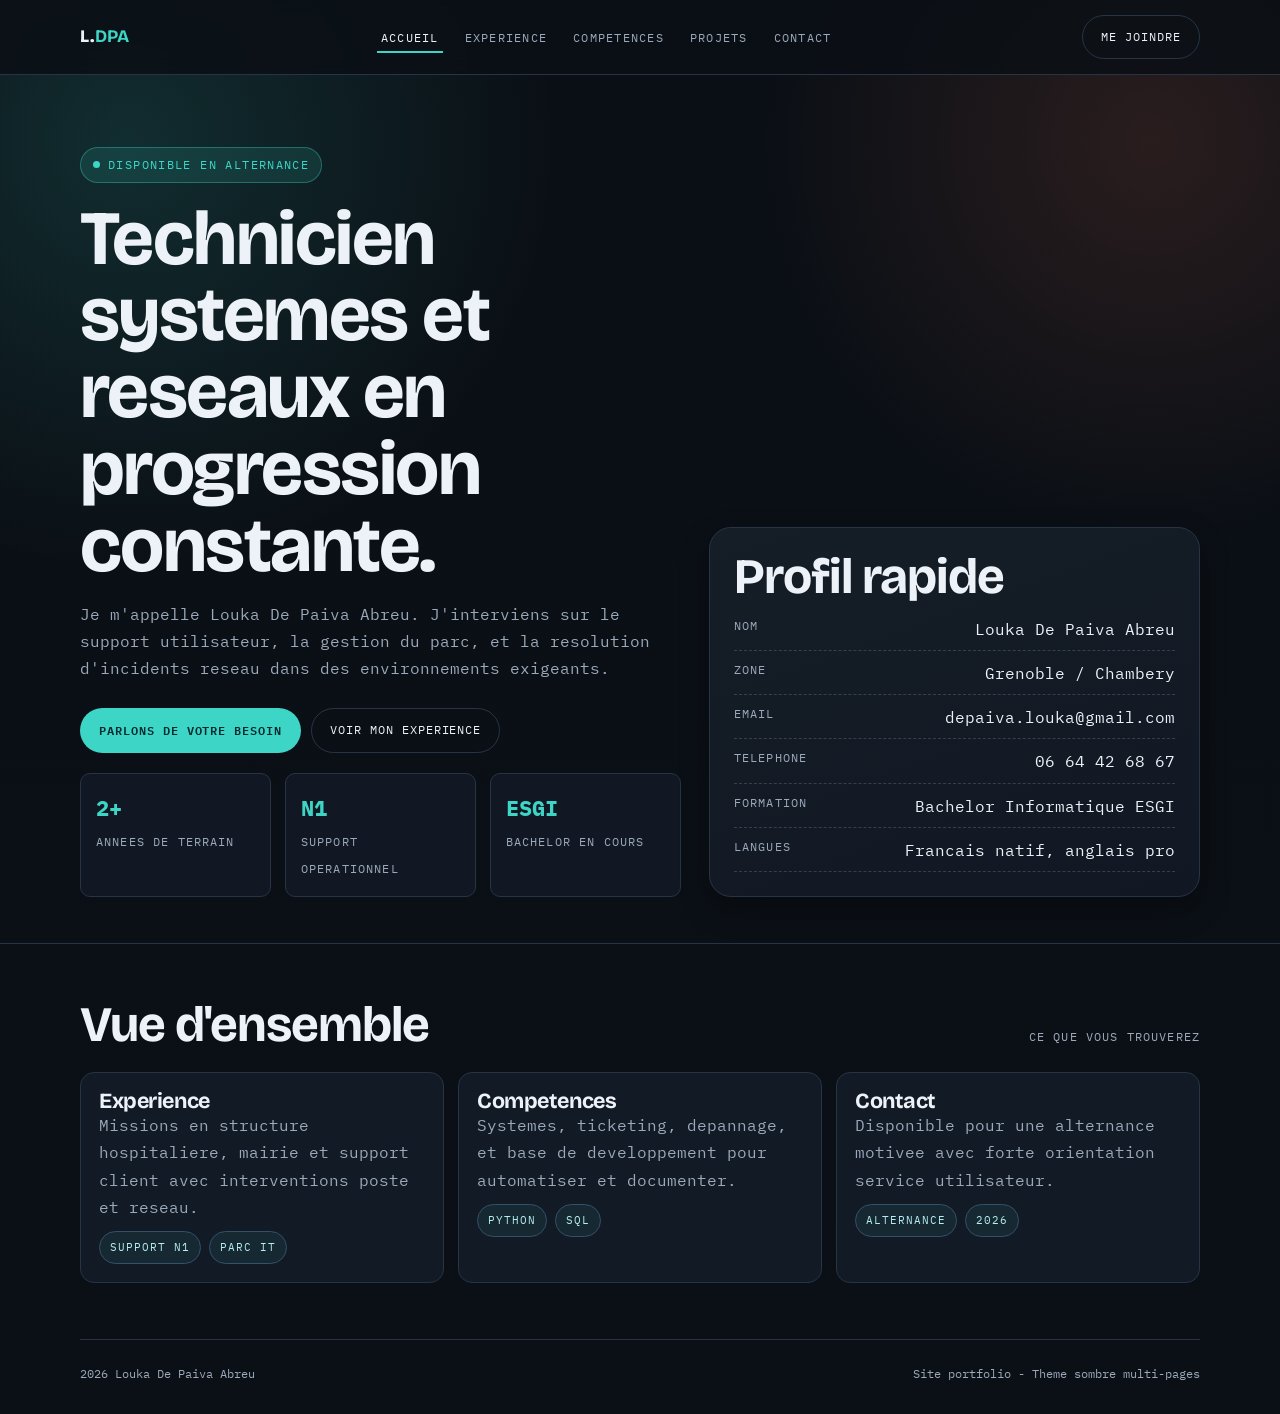
==== index.html @ 82ffcb5b "Add initial HTML structure and styles for portfolio website" ====
<!DOCTYPE html>
<html lang="fr">
<head>
  <meta charset="UTF-8" />
  <meta name="viewport" content="width=device-width, initial-scale=1.0" />
  <meta name="description" content="Accueil du portfolio de Louka De Paiva Abreu, technicien systemes et reseaux." />
  <title>Louka De Paiva Abreu | Accueil</title>
  <link rel="preconnect" href="https://fonts.googleapis.com" />
  <link rel="preconnect" href="https://fonts.gstatic.com" crossorigin />
  <link href="https://fonts.googleapis.com/css2?family=Bricolage+Grotesque:wght@500;700;800&family=IBM+Plex+Mono:wght@400;500&display=swap" rel="stylesheet" />
  <link rel="stylesheet" href="styles.css" />
</head>
<body>
  <div class="top-progress" id="topProgress" aria-hidden="true"></div>

  <nav class="nav">
    <div class="nav-inner">
      <a class="brand" href="index.html">L.<strong>DPA</strong></a>
      <ul class="links">
        <li><a class="active" href="index.html">Accueil</a></li>
        <li><a href="experience.html">Experience</a></li>
        <li><a href="competences.html">Competences</a></li>
        <li><a href="projets.html">Projets</a></li>
        <li><a href="contact.html">Contact</a></li>
      </ul>
      <a class="btn btn-secondary" href="contact.html">Me joindre</a>
    </div>
  </nav>

  <header class="hero">
    <div class="wrap hero-grid">
      <div class="reveal">
        <p class="kicker">Disponible en alternance</p>
        <h1>Technicien systemes et reseaux en progression constante.</h1>
        <p class="lead">Je m'appelle Louka De Paiva Abreu. J'interviens sur le support utilisateur, la gestion du parc, et la resolution d'incidents reseau dans des environnements exigeants.</p>
        <div class="hero-actions">
          <a class="btn btn-primary" href="contact.html">Parlons de votre besoin</a>
          <a class="btn btn-secondary" href="experience.html">Voir mon experience</a>
        </div>

        <div class="quick-grid">
          <article class="metric">
            <strong>2+</strong>
            <span>Annees de terrain</span>
          </article>
          <article class="metric">
            <strong>N1</strong>
            <span>Support operationnel</span>
          </article>
          <article class="metric">
            <strong>ESGI</strong>
            <span>Bachelor en cours</span>
          </article>
        </div>
      </div>

      <aside class="panel reveal">
        <h2>Profil rapide</h2>
        <ul class="info-list">
          <li><span>Nom</span>Louka De Paiva Abreu</li>
          <li><span>Zone</span>Grenoble / Chambery</li>
          <li><span>Email</span>depaiva.louka@gmail.com</li>
          <li><span>Telephone</span>06 64 42 68 67</li>
          <li><span>Formation</span>Bachelor Informatique ESGI</li>
          <li><span>Langues</span>Francais natif, anglais pro</li>
        </ul>
      </aside>
    </div>
  </header>

  <section class="section">
    <div class="wrap">
      <div class="title-row reveal">
        <h2>Vue d'ensemble</h2>
        <small>Ce que vous trouverez</small>
      </div>
      <div class="grid-3">
        <article class="item reveal">
          <h3>Experience</h3>
          <p>Missions en structure hospitaliere, mairie et support client avec interventions poste et reseau.</p>
          <div class="tags"><span class="tag">Support N1</span><span class="tag">Parc IT</span></div>
        </article>
        <article class="item reveal">
          <h3>Competences</h3>
          <p>Systemes, ticketing, depannage, et base de developpement pour automatiser et documenter.</p>
          <div class="tags"><span class="tag">Python</span><span class="tag">SQL</span></div>
        </article>
        <article class="item reveal">
          <h3>Contact</h3>
          <p>Disponible pour une alternance motivee avec forte orientation service utilisateur.</p>
          <div class="tags"><span class="tag">Alternance</span><span class="tag">2026</span></div>
        </article>
      </div>
    </div>
  </section>

  <footer class="footer wrap">
    <span id="yearLabel"></span>
    <span>Site portfolio - Theme sombre multi-pages</span>
  </footer>

  <script src="main.js"></script>
</body>
</html>
---- styles.css ----
:root {
  --bg: #0b1016;
  --bg-soft: #121922;
  --card: #171f2a;
  --line: #273446;
  --text: #edf2f8;
  --muted: #9ba9ba;
  --accent: #3dd6c6;
  --accent-2: #ff7a59;
  --shadow: 0 12px 30px rgba(0, 0, 0, 0.28);
  --radius-lg: 22px;
  --radius-md: 14px;
  --radius-sm: 10px;
  --max: 1120px;
}

* {
  box-sizing: border-box;
  margin: 0;
  padding: 0;
}

html {
  scroll-behavior: smooth;
}

body {
  min-height: 100%;
  color: var(--text);
  font-family: "IBM Plex Mono", monospace;
  background:
    radial-gradient(circle at 10% 10%, rgba(61, 214, 198, 0.15), transparent 25%),
    radial-gradient(circle at 90% 10%, rgba(255, 122, 89, 0.13), transparent 23%),
    linear-gradient(180deg, #0a0f15 0%, var(--bg) 100%);
  line-height: 1.7;
}

.wrap {
  width: min(var(--max), 100% - 44px);
  margin: 0 auto;
}

.top-progress {
  position: fixed;
  top: 0;
  left: 0;
  width: 0;
  height: 3px;
  z-index: 999;
  background: linear-gradient(90deg, var(--accent), var(--accent-2));
}

.nav {
  position: sticky;
  top: 0;
  z-index: 200;
  border-bottom: 1px solid var(--line);
  background: rgba(11, 16, 22, 0.86);
  backdrop-filter: blur(8px);
}

.nav-inner {
  width: min(var(--max), 100% - 44px);
  margin: 0 auto;
  min-height: 74px;
  display: flex;
  align-items: center;
  justify-content: space-between;
  gap: 16px;
}

.brand {
  text-decoration: none;
  color: var(--text);
  font-family: "Bricolage Grotesque", sans-serif;
  font-weight: 800;
  letter-spacing: 0.02em;
  font-size: 1.1rem;
}

.brand strong {
  color: var(--accent);
}

.links {
  list-style: none;
  display: flex;
  gap: 18px;
  flex-wrap: wrap;
}

.links a {
  text-decoration: none;
  color: var(--muted);
  text-transform: uppercase;
  letter-spacing: 0.1em;
  font-size: 0.78rem;
  border-bottom: 2px solid transparent;
  padding: 6px 4px;
  transition: color 0.2s ease, border-color 0.2s ease;
}

.links a:hover,
.links a:focus-visible,
.links a.active {
  color: var(--text);
  border-color: var(--accent);
  outline: none;
}

.btn {
  display: inline-flex;
  align-items: center;
  justify-content: center;
  text-decoration: none;
  border-radius: 999px;
  border: 1px solid transparent;
  padding: 11px 18px;
  text-transform: uppercase;
  letter-spacing: 0.08em;
  font-size: 0.75rem;
  transition: transform 0.2s ease, background 0.2s ease, border-color 0.2s ease;
}

.btn:hover,
.btn:focus-visible {
  transform: translateY(-2px);
  outline: none;
}

.btn-primary {
  background: var(--accent);
  color: #032a2e;
  font-weight: 600;
}

.btn-secondary {
  background: transparent;
  color: var(--text);
  border-color: var(--line);
}

.hero,
.page-head {
  padding: 72px 0 46px;
}

.hero-grid {
  display: grid;
  grid-template-columns: 1.1fr 0.9fr;
  gap: 28px;
  align-items: end;
}

.kicker {
  display: inline-flex;
  align-items: center;
  gap: 8px;
  border: 1px solid rgba(61, 214, 198, 0.35);
  background: rgba(61, 214, 198, 0.12);
  color: var(--accent);
  border-radius: 999px;
  text-transform: uppercase;
  letter-spacing: 0.12em;
  font-size: 0.72rem;
  padding: 7px 12px;
  margin-bottom: 18px;
}

.kicker::before {
  content: "";
  width: 7px;
  height: 7px;
  border-radius: 999px;
  background: var(--accent);
}

h1,
h2,
h3 {
  font-family: "Bricolage Grotesque", sans-serif;
  line-height: 1;
  letter-spacing: -0.02em;
}

h1 {
  font-size: clamp(2.3rem, 6vw, 4.8rem);
  max-width: 12ch;
}

h2 {
  font-size: clamp(1.9rem, 4vw, 3.1rem);
}

h3 {
  font-size: 1.35rem;
}

.lead {
  color: var(--muted);
  margin-top: 16px;
  max-width: 62ch;
}

.hero-actions {
  margin-top: 26px;
  display: flex;
  gap: 10px;
  flex-wrap: wrap;
}

.card,
.panel {
  background: linear-gradient(160deg, #151d27 0%, #111823 100%);
  border: 1px solid var(--line);
  border-radius: var(--radius-lg);
  box-shadow: var(--shadow);
}

.panel {
  padding: 24px;
}

.info-list {
  list-style: none;
  margin-top: 14px;
  display: grid;
  gap: 9px;
}

.info-list li {
  display: flex;
  justify-content: space-between;
  gap: 8px;
  border-bottom: 1px dashed rgba(155, 169, 186, 0.26);
  padding-bottom: 7px;
}

.info-list span {
  color: var(--muted);
  font-size: 0.75rem;
  text-transform: uppercase;
  letter-spacing: 0.1em;
}

.quick-grid,
.grid-2,
.grid-3 {
  display: grid;
  gap: 14px;
}

.quick-grid {
  margin-top: 20px;
  grid-template-columns: repeat(3, minmax(0, 1fr));
}

.grid-2 {
  grid-template-columns: repeat(2, minmax(0, 1fr));
}

.grid-3 {
  grid-template-columns: repeat(3, minmax(0, 1fr));
}

.metric {
  border: 1px solid var(--line);
  border-radius: var(--radius-sm);
  padding: 15px;
  background: #111823;
}

.metric strong {
  display: block;
  font-size: 1.4rem;
  color: var(--accent);
}

.metric span {
  color: var(--muted);
  text-transform: uppercase;
  letter-spacing: 0.1em;
  font-size: 0.72rem;
}

.section {
  padding: 56px 0;
  border-top: 1px solid var(--line);
}

.title-row {
  margin-bottom: 22px;
  display: flex;
  align-items: baseline;
  justify-content: space-between;
  gap: 14px;
}

.title-row small {
  color: var(--muted);
  text-transform: uppercase;
  letter-spacing: 0.1em;
  font-size: 0.72rem;
}

.item {
  border: 1px solid var(--line);
  border-radius: var(--radius-md);
  background: #121a25;
  padding: 18px;
}

.item p,
.item li {
  color: var(--muted);
}

.item ul {
  list-style: none;
  display: grid;
  gap: 6px;
  margin-top: 8px;
}

.item li::before {
  content: ">";
  margin-right: 8px;
  color: var(--accent-2);
}

.tags {
  display: flex;
  flex-wrap: wrap;
  gap: 8px;
  margin-top: 10px;
}

.tag {
  border-radius: 999px;
  border: 1px solid #35506a;
  background: rgba(61, 214, 198, 0.08);
  color: #b6ecf0;
  font-size: 0.7rem;
  text-transform: uppercase;
  letter-spacing: 0.09em;
  padding: 6px 10px;
}

.pills {
  display: flex;
  flex-wrap: wrap;
  gap: 8px;
  margin-top: 10px;
}

.pill {
  border: 1px solid #2d3e50;
  border-radius: 999px;
  font-size: 0.74rem;
  padding: 7px 11px;
  background: #101722;
  color: #d7e2ee;
}

.pill.alt {
  border-color: rgba(255, 122, 89, 0.35);
  color: #ffd4c9;
}

.footer {
  border-top: 1px solid var(--line);
  color: var(--muted);
  font-size: 0.75rem;
  padding: 24px 0 30px;
  display: flex;
  flex-wrap: wrap;
  justify-content: space-between;
  gap: 8px;
}

.reveal {
  opacity: 0;
  transform: translateY(20px);
  transition: opacity 0.55s ease, transform 0.55s ease;
}

.reveal.show {
  opacity: 1;
  transform: translateY(0);
}

@media (max-width: 980px) {
  .hero-grid,
  .grid-3 {
    grid-template-columns: 1fr;
  }

  .grid-2 {
    grid-template-columns: 1fr;
  }
}

@media (max-width: 740px) {
  .nav {
    position: static;
  }

  .nav-inner,
  .wrap {
    width: min(var(--max), 100% - 26px);
  }

  .links {
    display: none;
  }

  .quick-grid {
    grid-template-columns: 1fr;
  }

  .hero,
  .page-head {
    padding-top: 34px;
  }
}

@media (prefers-reduced-motion: reduce) {
  *, *::before, *::after {
    animation-duration: 0.001ms !important;
    animation-iteration-count: 1 !important;
    transition-duration: 0.001ms !important;
    scroll-behavior: auto !important;
  }
}
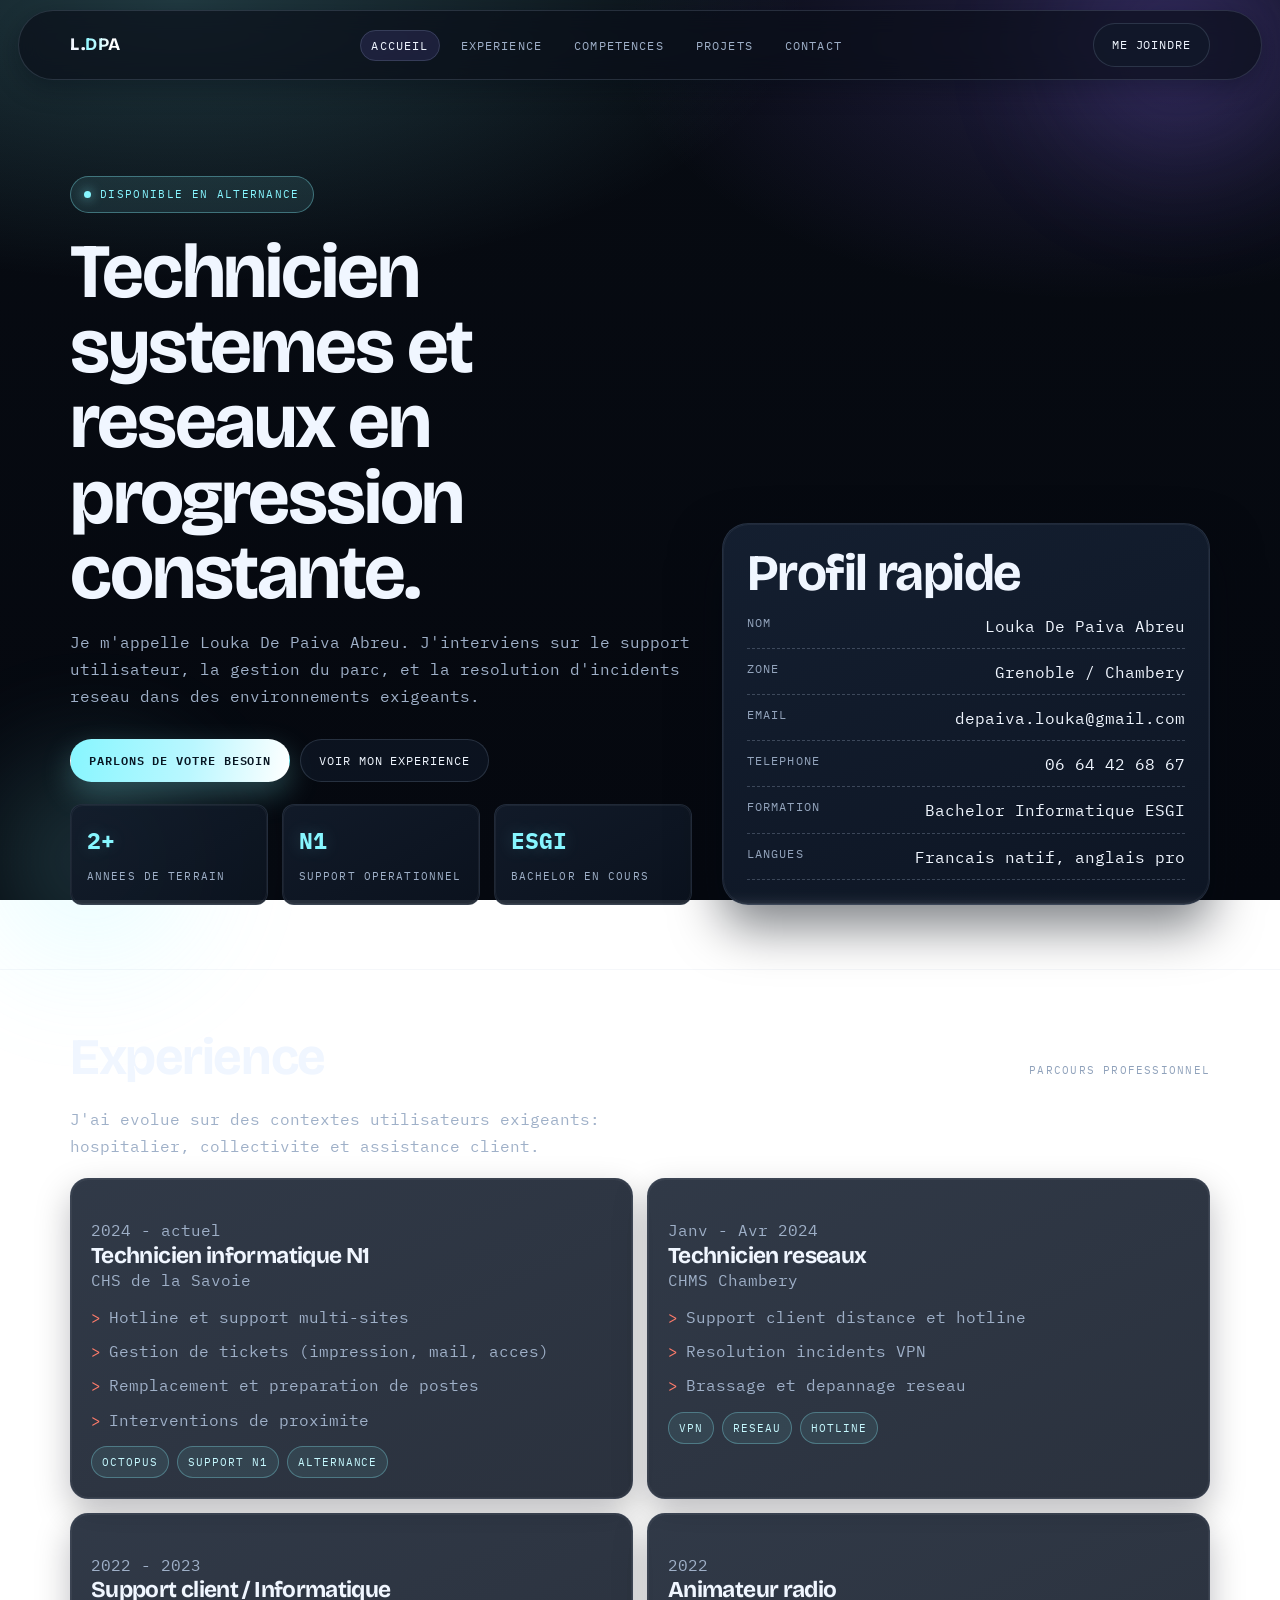
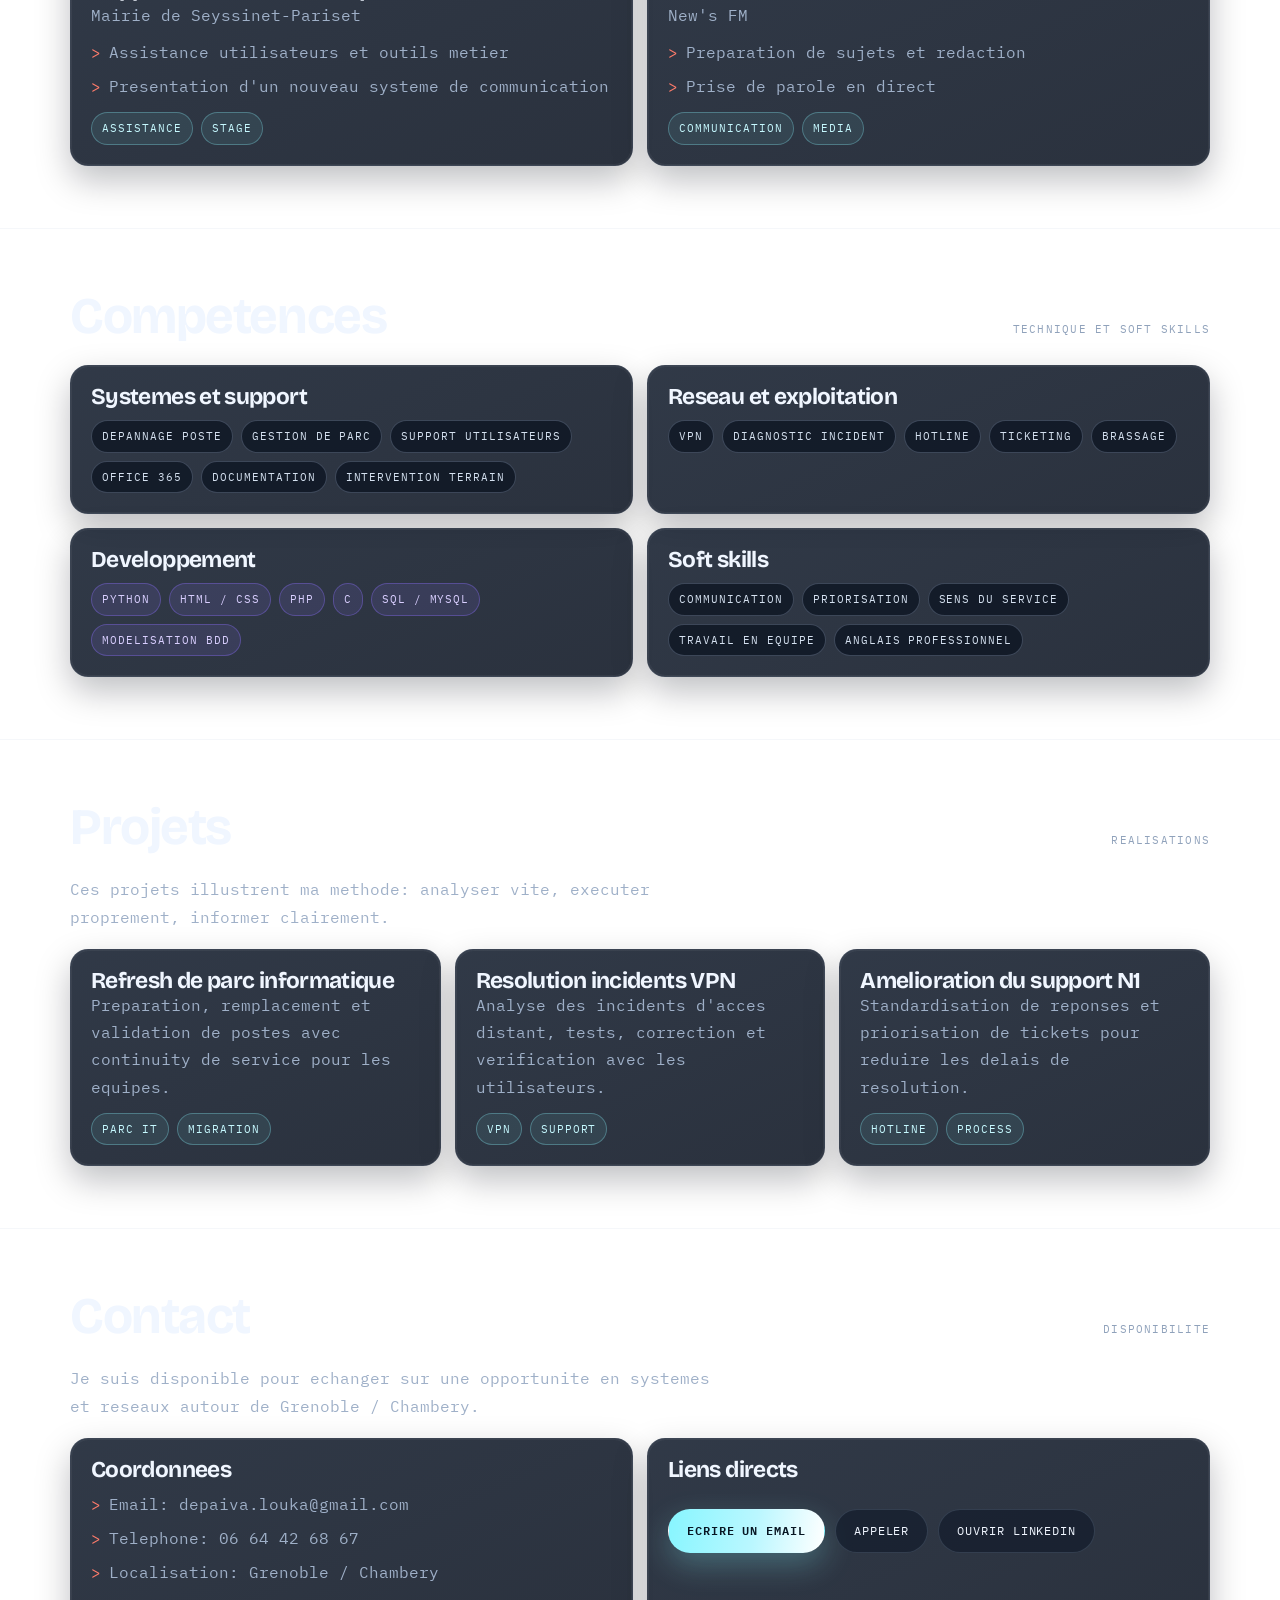
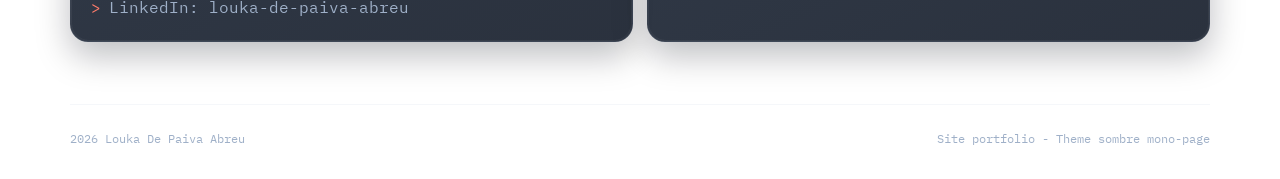
==== commit 96215410: "Refactor HTML structure and enhance CSS styles for improved layout and responsiveness" ====
--- a/index.html
+++ b/index.html
@@ -1,5 +1,6 @@
 <!DOCTYPE html>
 <html lang="fr">
+
 <head>
   <meta charset="UTF-8" />
   <meta name="viewport" content="width=device-width, initial-scale=1.0" />
@@ -7,35 +8,39 @@
   <title>Louka De Paiva Abreu | Accueil</title>
   <link rel="preconnect" href="https://fonts.googleapis.com" />
   <link rel="preconnect" href="https://fonts.gstatic.com" crossorigin />
-  <link href="https://fonts.googleapis.com/css2?family=Bricolage+Grotesque:wght@500;700;800&family=IBM+Plex+Mono:wght@400;500&display=swap" rel="stylesheet" />
+  <link
+    href="https://fonts.googleapis.com/css2?family=Bricolage+Grotesque:wght@500;700;800&family=IBM+Plex+Mono:wght@400;500&display=swap"
+    rel="stylesheet" />
   <link rel="stylesheet" href="styles.css" />
 </head>
+
 <body>
   <div class="top-progress" id="topProgress" aria-hidden="true"></div>
 
   <nav class="nav">
     <div class="nav-inner">
-      <a class="brand" href="index.html">L.<strong>DPA</strong></a>
+      <a class="brand" href="#top">L.<strong>DPA</strong></a>
       <ul class="links">
-        <li><a class="active" href="index.html">Accueil</a></li>
-        <li><a href="experience.html">Experience</a></li>
-        <li><a href="competences.html">Competences</a></li>
-        <li><a href="projets.html">Projets</a></li>
-        <li><a href="contact.html">Contact</a></li>
+        <li><a class="active" href="#top">Accueil</a></li>
+        <li><a href="#experience">Experience</a></li>
+        <li><a href="#competences">Competences</a></li>
+        <li><a href="#projets">Projets</a></li>
+        <li><a href="#contact">Contact</a></li>
       </ul>
-      <a class="btn btn-secondary" href="contact.html">Me joindre</a>
+      <a class="btn btn-secondary" href="#contact">Me joindre</a>
     </div>
   </nav>
 
-  <header class="hero">
+  <header class="hero" id="top">
     <div class="wrap hero-grid">
       <div class="reveal">
         <p class="kicker">Disponible en alternance</p>
         <h1>Technicien systemes et reseaux en progression constante.</h1>
-        <p class="lead">Je m'appelle Louka De Paiva Abreu. J'interviens sur le support utilisateur, la gestion du parc, et la resolution d'incidents reseau dans des environnements exigeants.</p>
+        <p class="lead">Je m'appelle Louka De Paiva Abreu. J'interviens sur le support utilisateur, la gestion du parc,
+          et la resolution d'incidents reseau dans des environnements exigeants.</p>
         <div class="hero-actions">
-          <a class="btn btn-primary" href="contact.html">Parlons de votre besoin</a>
-          <a class="btn btn-secondary" href="experience.html">Voir mon experience</a>
+          <a class="btn btn-primary" href="#contact">Parlons de votre besoin</a>
+          <a class="btn btn-secondary" href="#experience">Voir mon experience</a>
         </div>
 
         <div class="quick-grid">
@@ -68,27 +73,198 @@
     </div>
   </header>
 
-  <section class="section">
-    <div class="wrap">
-      <div class="title-row reveal">
-        <h2>Vue d'ensemble</h2>
-        <small>Ce que vous trouverez</small>
-      </div>
-      <div class="grid-3">
-        <article class="item reveal">
-          <h3>Experience</h3>
-          <p>Missions en structure hospitaliere, mairie et support client avec interventions poste et reseau.</p>
-          <div class="tags"><span class="tag">Support N1</span><span class="tag">Parc IT</span></div>
-        </article>
-        <article class="item reveal">
-          <h3>Competences</h3>
-          <p>Systemes, ticketing, depannage, et base de developpement pour automatiser et documenter.</p>
-          <div class="tags"><span class="tag">Python</span><span class="tag">SQL</span></div>
-        </article>
-        <article class="item reveal">
-          <h3>Contact</h3>
-          <p>Disponible pour une alternance motivee avec forte orientation service utilisateur.</p>
-          <div class="tags"><span class="tag">Alternance</span><span class="tag">2026</span></div>
+  <section class="section" id="experience">
+    <div class="wrap">
+      <div class="title-row reveal">
+        <h2>Experience</h2>
+        <small>Parcours professionnel</small>
+      </div>
+      <p class="lead reveal">J'ai evolue sur des contextes utilisateurs exigeants: hospitalier, collectivite et
+        assistance client.</p>
+      <div class="grid-2" style="margin-top: 18px;">
+        <article class="item reveal">
+          <p class="lead">2024 - actuel</p>
+          <h3>Technicien informatique N1</h3>
+          <p>CHS de la Savoie</p>
+          <ul>
+            <li>Hotline et support multi-sites</li>
+            <li>Gestion de tickets (impression, mail, acces)</li>
+            <li>Remplacement et preparation de postes</li>
+            <li>Interventions de proximite</li>
+          </ul>
+          <div class="tags">
+            <span class="tag">Octopus</span>
+            <span class="tag">Support N1</span>
+            <span class="tag">Alternance</span>
+          </div>
+        </article>
+        <article class="item reveal">
+          <p class="lead">Janv - Avr 2024</p>
+          <h3>Technicien reseaux</h3>
+          <p>CHMS Chambery</p>
+          <ul>
+            <li>Support client distance et hotline</li>
+            <li>Resolution incidents VPN</li>
+            <li>Brassage et depannage reseau</li>
+          </ul>
+          <div class="tags">
+            <span class="tag">VPN</span>
+            <span class="tag">Reseau</span>
+            <span class="tag">Hotline</span>
+          </div>
+        </article>
+        <article class="item reveal">
+          <p class="lead">2022 - 2023</p>
+          <h3>Support client / Informatique</h3>
+          <p>Mairie de Seyssinet-Pariset</p>
+          <ul>
+            <li>Assistance utilisateurs et outils metier</li>
+            <li>Presentation d'un nouveau systeme de communication</li>
+          </ul>
+          <div class="tags">
+            <span class="tag">Assistance</span>
+            <span class="tag">Stage</span>
+          </div>
+        </article>
+        <article class="item reveal">
+          <p class="lead">2022</p>
+          <h3>Animateur radio</h3>
+          <p>New's FM</p>
+          <ul>
+            <li>Preparation de sujets et redaction</li>
+            <li>Prise de parole en direct</li>
+          </ul>
+          <div class="tags">
+            <span class="tag">Communication</span>
+            <span class="tag">Media</span>
+          </div>
+        </article>
+      </div>
+    </div>
+  </section>
+
+  <section class="section" id="competences">
+    <div class="wrap">
+      <div class="title-row reveal">
+        <h2>Competences</h2>
+        <small>Technique et soft skills</small>
+      </div>
+      <div class="grid-2">
+        <article class="item reveal">
+          <h3>Systemes et support</h3>
+          <div class="pills">
+            <span class="pill">Depannage poste</span>
+            <span class="pill">Gestion de parc</span>
+            <span class="pill">Support utilisateurs</span>
+            <span class="pill">Office 365</span>
+            <span class="pill">Documentation</span>
+            <span class="pill">Intervention terrain</span>
+          </div>
+        </article>
+
+        <article class="item reveal">
+          <h3>Reseau et exploitation</h3>
+          <div class="pills">
+            <span class="pill">VPN</span>
+            <span class="pill">Diagnostic incident</span>
+            <span class="pill">Hotline</span>
+            <span class="pill">Ticketing</span>
+            <span class="pill">Brassage</span>
+          </div>
+        </article>
+
+        <article class="item reveal">
+          <h3>Developpement</h3>
+          <div class="pills">
+            <span class="pill alt">Python</span>
+            <span class="pill alt">HTML / CSS</span>
+            <span class="pill alt">PHP</span>
+            <span class="pill alt">C</span>
+            <span class="pill alt">SQL / MySQL</span>
+            <span class="pill alt">Modelisation BDD</span>
+          </div>
+        </article>
+
+        <article class="item reveal">
+          <h3>Soft skills</h3>
+          <div class="pills">
+            <span class="pill">Communication</span>
+            <span class="pill">Priorisation</span>
+            <span class="pill">Sens du service</span>
+            <span class="pill">Travail en equipe</span>
+            <span class="pill">Anglais professionnel</span>
+          </div>
+        </article>
+      </div>
+    </div>
+  </section>
+
+  <section class="section" id="projets">
+    <div class="wrap">
+      <div class="title-row reveal">
+        <h2>Projets</h2>
+        <small>Realisations</small>
+      </div>
+      <p class="lead reveal">Ces projets illustrent ma methode: analyser vite, executer proprement, informer clairement.
+      </p>
+      <div class="grid-3" style="margin-top: 18px;">
+        <article class="item reveal">
+          <h3>Refresh de parc informatique</h3>
+          <p>Preparation, remplacement et validation de postes avec continuity de service pour les equipes.</p>
+          <div class="tags">
+            <span class="tag">Parc IT</span>
+            <span class="tag">Migration</span>
+          </div>
+        </article>
+
+        <article class="item reveal">
+          <h3>Resolution incidents VPN</h3>
+          <p>Analyse des incidents d'acces distant, tests, correction et verification avec les utilisateurs.</p>
+          <div class="tags">
+            <span class="tag">VPN</span>
+            <span class="tag">Support</span>
+          </div>
+        </article>
+
+        <article class="item reveal">
+          <h3>Amelioration du support N1</h3>
+          <p>Standardisation de reponses et priorisation de tickets pour reduire les delais de resolution.</p>
+          <div class="tags">
+            <span class="tag">Hotline</span>
+            <span class="tag">Process</span>
+          </div>
+        </article>
+      </div>
+    </div>
+  </section>
+
+  <section class="section" id="contact">
+    <div class="wrap">
+      <div class="title-row reveal">
+        <h2>Contact</h2>
+        <small>Disponibilite</small>
+      </div>
+      <p class="lead reveal">Je suis disponible pour echanger sur une opportunite en systemes et reseaux autour de
+        Grenoble / Chambery.</p>
+      <div class="grid-2" style="margin-top: 18px;">
+        <article class="item reveal">
+          <h3>Coordonnees</h3>
+          <ul>
+            <li>Email: depaiva.louka@gmail.com</li>
+            <li>Telephone: 06 64 42 68 67</li>
+            <li>Localisation: Grenoble / Chambery</li>
+            <li>LinkedIn: louka-de-paiva-abreu</li>
+          </ul>
+        </article>
+
+        <article class="item reveal">
+          <h3>Liens directs</h3>
+          <div class="hero-actions">
+            <a class="btn btn-primary" href="mailto:depaiva.louka@gmail.com">Ecrire un email</a>
+            <a class="btn btn-secondary" href="tel:0664426867">Appeler</a>
+            <a class="btn btn-secondary" href="https://www.linkedin.com/in/louka-de-paiva-abreu-9970092aa/"
+              target="_blank" rel="noreferrer noopener">Ouvrir LinkedIn</a>
+          </div>
         </article>
       </div>
     </div>
@@ -96,9 +272,10 @@
 
   <footer class="footer wrap">
     <span id="yearLabel"></span>
-    <span>Site portfolio - Theme sombre multi-pages</span>
+    <span>Site portfolio - Theme sombre mono-page</span>
   </footer>
 
   <script src="main.js"></script>
 </body>
-</html>
+
+</html>
--- a/styles.css
+++ b/styles.css
@@ -1,17 +1,20 @@
 :root {
-  --bg: #0b1016;
-  --bg-soft: #121922;
-  --card: #171f2a;
-  --line: #273446;
-  --text: #edf2f8;
-  --muted: #9ba9ba;
-  --accent: #3dd6c6;
-  --accent-2: #ff7a59;
-  --shadow: 0 12px 30px rgba(0, 0, 0, 0.28);
-  --radius-lg: 22px;
-  --radius-md: 14px;
-  --radius-sm: 10px;
-  --max: 1120px;
+  --bg: #05080f;
+  --bg-soft: #0b1220;
+  --surface: rgba(17, 26, 42, 0.74);
+  --surface-strong: rgba(19, 31, 49, 0.94);
+  --line: rgba(168, 187, 215, 0.18);
+  --line-soft: rgba(168, 187, 215, 0.12);
+  --text: #f0f6ff;
+  --muted: #9fb0c8;
+  --accent: #87f6ff;
+  --accent-2: #8f70ff;
+  --accent-3: #ff7c6b;
+  --shadow: 0 22px 50px rgba(2, 7, 15, 0.5);
+  --radius-lg: 26px;
+  --radius-md: 18px;
+  --radius-sm: 12px;
+  --max: 1140px;
 }
 
 * {
@@ -24,19 +27,53 @@
   scroll-behavior: smooth;
 }
 
+section[id],
+header[id] {
+  scroll-margin-top: 110px;
+}
+
 body {
   min-height: 100%;
   color: var(--text);
   font-family: "IBM Plex Mono", monospace;
+  line-height: 1.7;
   background:
-    radial-gradient(circle at 10% 10%, rgba(61, 214, 198, 0.15), transparent 25%),
-    radial-gradient(circle at 90% 10%, rgba(255, 122, 89, 0.13), transparent 23%),
-    linear-gradient(180deg, #0a0f15 0%, var(--bg) 100%);
-  line-height: 1.7;
+    radial-gradient(70% 45% at 14% 0%, rgba(135, 246, 255, 0.2), transparent 70%),
+    radial-gradient(54% 42% at 86% 4%, rgba(143, 112, 255, 0.2), transparent 70%),
+    linear-gradient(180deg, #070b12 0%, var(--bg) 100%);
+  background-attachment: fixed;
+}
+
+body::before,
+body::after {
+  content: "";
+  position: fixed;
+  z-index: -1;
+  pointer-events: none;
+  filter: blur(56px);
+  opacity: 0.26;
+}
+
+body::before {
+  width: 360px;
+  height: 360px;
+  top: -130px;
+  right: -80px;
+  border-radius: 50%;
+  background: radial-gradient(circle at center, var(--accent-2), transparent 66%);
+}
+
+body::after {
+  width: 320px;
+  height: 320px;
+  bottom: -120px;
+  left: -70px;
+  border-radius: 50%;
+  background: radial-gradient(circle at center, var(--accent), transparent 64%);
 }
 
 .wrap {
-  width: min(var(--max), 100% - 44px);
+  width: min(var(--max), 100% - 48px);
   margin: 0 auto;
 }
 
@@ -47,22 +84,26 @@
   width: 0;
   height: 3px;
   z-index: 999;
-  background: linear-gradient(90deg, var(--accent), var(--accent-2));
+  background: linear-gradient(90deg, var(--accent), var(--accent-2), var(--accent-3));
+  box-shadow: 0 0 24px rgba(135, 246, 255, 0.45);
 }
 
 .nav {
   position: sticky;
-  top: 0;
+  top: 10px;
   z-index: 200;
-  border-bottom: 1px solid var(--line);
-  background: rgba(11, 16, 22, 0.86);
-  backdrop-filter: blur(8px);
+  margin: 10px 18px 0;
+  border: 1px solid var(--line);
+  border-radius: 999px;
+  background: rgba(9, 14, 25, 0.68);
+  backdrop-filter: blur(12px);
+  box-shadow: 0 8px 24px rgba(3, 8, 18, 0.34);
 }
 
 .nav-inner {
-  width: min(var(--max), 100% - 44px);
+  width: min(var(--max), 100% - 22px);
   margin: 0 auto;
-  min-height: 74px;
+  min-height: 68px;
   display: flex;
   align-items: center;
   justify-content: space-between;
@@ -74,18 +115,21 @@
   color: var(--text);
   font-family: "Bricolage Grotesque", sans-serif;
   font-weight: 800;
-  letter-spacing: 0.02em;
   font-size: 1.1rem;
+  letter-spacing: 0.03em;
 }
 
 .brand strong {
-  color: var(--accent);
+  background: linear-gradient(95deg, var(--accent), #ffffff 70%);
+  -webkit-background-clip: text;
+  background-clip: text;
+  color: transparent;
 }
 
 .links {
   list-style: none;
   display: flex;
-  gap: 18px;
+  gap: 10px;
   flex-wrap: wrap;
 }
 
@@ -94,17 +138,19 @@
   color: var(--muted);
   text-transform: uppercase;
   letter-spacing: 0.1em;
-  font-size: 0.78rem;
-  border-bottom: 2px solid transparent;
-  padding: 6px 4px;
-  transition: color 0.2s ease, border-color 0.2s ease;
+  font-size: 0.72rem;
+  padding: 7px 10px;
+  border-radius: 999px;
+  border: 1px solid transparent;
+  transition: color 0.25s ease, border-color 0.25s ease, background 0.25s ease;
 }
 
 .links a:hover,
 .links a:focus-visible,
 .links a.active {
   color: var(--text);
-  border-color: var(--accent);
+  border-color: var(--line);
+  background: rgba(143, 112, 255, 0.13);
   outline: none;
 }
 
@@ -118,8 +164,8 @@
   padding: 11px 18px;
   text-transform: uppercase;
   letter-spacing: 0.08em;
-  font-size: 0.75rem;
-  transition: transform 0.2s ease, background 0.2s ease, border-color 0.2s ease;
+  font-size: 0.72rem;
+  transition: transform 0.22s ease, border-color 0.22s ease, box-shadow 0.22s ease, background 0.22s ease;
 }
 
 .btn:hover,
@@ -129,42 +175,53 @@
 }
 
 .btn-primary {
-  background: var(--accent);
-  color: #032a2e;
+  color: #081623;
   font-weight: 600;
+  background: linear-gradient(100deg, var(--accent) 0%, #baf7ff 55%, #ffffff 100%);
+  box-shadow: 0 12px 30px rgba(135, 246, 255, 0.26);
+}
+
+.btn-primary:hover,
+.btn-primary:focus-visible {
+  box-shadow: 0 16px 34px rgba(135, 246, 255, 0.35);
 }
 
 .btn-secondary {
-  background: transparent;
   color: var(--text);
   border-color: var(--line);
+  background: rgba(17, 26, 42, 0.64);
+}
+
+.btn-secondary:hover,
+.btn-secondary:focus-visible {
+  border-color: rgba(135, 246, 255, 0.5);
 }
 
 .hero,
 .page-head {
-  padding: 72px 0 46px;
+  padding: 96px 0 64px;
 }
 
 .hero-grid {
   display: grid;
-  grid-template-columns: 1.1fr 0.9fr;
-  gap: 28px;
+  grid-template-columns: 1.12fr 0.88fr;
+  gap: 30px;
   align-items: end;
 }
 
 .kicker {
   display: inline-flex;
   align-items: center;
-  gap: 8px;
-  border: 1px solid rgba(61, 214, 198, 0.35);
-  background: rgba(61, 214, 198, 0.12);
+  gap: 9px;
+  border: 1px solid rgba(135, 246, 255, 0.35);
+  background: rgba(135, 246, 255, 0.1);
   color: var(--accent);
   border-radius: 999px;
   text-transform: uppercase;
   letter-spacing: 0.12em;
-  font-size: 0.72rem;
-  padding: 7px 12px;
-  margin-bottom: 18px;
+  font-size: 0.69rem;
+  padding: 8px 13px;
+  margin-bottom: 22px;
 }
 
 .kicker::before {
@@ -173,51 +230,71 @@
   height: 7px;
   border-radius: 999px;
   background: var(--accent);
+  box-shadow: 0 0 12px rgba(135, 246, 255, 0.8);
 }
 
 h1,
 h2,
 h3 {
   font-family: "Bricolage Grotesque", sans-serif;
-  line-height: 1;
-  letter-spacing: -0.02em;
+  line-height: 0.98;
+  letter-spacing: -0.028em;
 }
 
 h1 {
-  font-size: clamp(2.3rem, 6vw, 4.8rem);
-  max-width: 12ch;
+  font-size: clamp(2.6rem, 6vw, 5.6rem);
+  max-width: 10.8ch;
+  text-wrap: balance;
 }
 
 h2 {
-  font-size: clamp(1.9rem, 4vw, 3.1rem);
+  font-size: clamp(2rem, 4vw, 3.25rem);
+  text-wrap: balance;
 }
 
 h3 {
-  font-size: 1.35rem;
+  font-size: 1.42rem;
 }
 
 .lead {
   color: var(--muted);
-  margin-top: 16px;
-  max-width: 62ch;
+  margin-top: 18px;
+  max-width: 64ch;
 }
 
 .hero-actions {
-  margin-top: 26px;
+  margin-top: 28px;
   display: flex;
   gap: 10px;
   flex-wrap: wrap;
 }
 
 .card,
+.panel,
+.item,
+.metric {
+  position: relative;
+  overflow: hidden;
+}
+
+.card::before,
+.panel::before,
+.item::before,
+.metric::before {
+  content: "";
+  position: absolute;
+  inset: 0;
+  border-radius: inherit;
+  pointer-events: none;
+  border: 1px solid rgba(255, 255, 255, 0.05);
+}
+
 .panel {
-  background: linear-gradient(160deg, #151d27 0%, #111823 100%);
-  border: 1px solid var(--line);
+  background: linear-gradient(160deg, rgba(22, 34, 52, 0.9) 0%, rgba(15, 24, 39, 0.9) 100%);
+  border: 1px solid var(--line-soft);
   border-radius: var(--radius-lg);
   box-shadow: var(--shadow);
-}
-
-.panel {
+  backdrop-filter: blur(4px);
   padding: 24px;
 }
 
@@ -225,20 +302,20 @@
   list-style: none;
   margin-top: 14px;
   display: grid;
-  gap: 9px;
+  gap: 10px;
 }
 
 .info-list li {
   display: flex;
   justify-content: space-between;
-  gap: 8px;
-  border-bottom: 1px dashed rgba(155, 169, 186, 0.26);
-  padding-bottom: 7px;
+  gap: 10px;
+  border-bottom: 1px dashed rgba(159, 176, 200, 0.3);
+  padding-bottom: 8px;
 }
 
 .info-list span {
-  color: var(--muted);
-  font-size: 0.75rem;
+  color: #93a4bc;
+  font-size: 0.72rem;
   text-transform: uppercase;
   letter-spacing: 0.1em;
 }
@@ -251,7 +328,7 @@
 }
 
 .quick-grid {
-  margin-top: 20px;
+  margin-top: 22px;
   grid-template-columns: repeat(3, minmax(0, 1fr));
 }
 
@@ -264,32 +341,33 @@
 }
 
 .metric {
-  border: 1px solid var(--line);
+  border: 1px solid var(--line-soft);
   border-radius: var(--radius-sm);
-  padding: 15px;
-  background: #111823;
+  background: linear-gradient(150deg, rgba(19, 29, 44, 0.9), rgba(12, 20, 32, 0.9));
+  padding: 16px;
 }
 
 .metric strong {
   display: block;
-  font-size: 1.4rem;
+  font-size: 1.45rem;
   color: var(--accent);
+  text-shadow: 0 0 18px rgba(135, 246, 255, 0.2);
 }
 
 .metric span {
   color: var(--muted);
   text-transform: uppercase;
   letter-spacing: 0.1em;
-  font-size: 0.72rem;
+  font-size: 0.7rem;
 }
 
 .section {
-  padding: 56px 0;
-  border-top: 1px solid var(--line);
+  padding: 62px 0;
+  border-top: 1px solid var(--line-soft);
 }
 
 .title-row {
-  margin-bottom: 22px;
+  margin-bottom: 24px;
   display: flex;
   align-items: baseline;
   justify-content: space-between;
@@ -297,17 +375,25 @@
 }
 
 .title-row small {
-  color: var(--muted);
-  text-transform: uppercase;
-  letter-spacing: 0.1em;
-  font-size: 0.72rem;
+  color: #90a2bb;
+  text-transform: uppercase;
+  letter-spacing: 0.11em;
+  font-size: 0.69rem;
 }
 
 .item {
-  border: 1px solid var(--line);
+  border: 1px solid var(--line-soft);
   border-radius: var(--radius-md);
-  background: #121a25;
-  padding: 18px;
+  background: linear-gradient(155deg, rgba(20, 30, 46, 0.88), rgba(13, 21, 35, 0.88));
+  box-shadow: 0 14px 34px rgba(3, 8, 18, 0.26);
+  padding: 20px;
+  transition: transform 0.24s ease, border-color 0.24s ease, box-shadow 0.24s ease;
+}
+
+.item:hover {
+  transform: translateY(-4px);
+  border-color: rgba(135, 246, 255, 0.28);
+  box-shadow: 0 18px 36px rgba(3, 8, 18, 0.34);
 }
 
 .item p,
@@ -318,59 +404,55 @@
 .item ul {
   list-style: none;
   display: grid;
-  gap: 6px;
-  margin-top: 8px;
+  gap: 7px;
+  margin-top: 10px;
 }
 
 .item li::before {
   content: ">";
   margin-right: 8px;
-  color: var(--accent-2);
-}
-
-.tags {
+  color: var(--accent-3);
+}
+
+.tags,
+.pills {
   display: flex;
   flex-wrap: wrap;
   gap: 8px;
-  margin-top: 10px;
-}
-
-.tag {
+  margin-top: 12px;
+}
+
+.tag,
+.pill {
   border-radius: 999px;
-  border: 1px solid #35506a;
-  background: rgba(61, 214, 198, 0.08);
-  color: #b6ecf0;
-  font-size: 0.7rem;
+  font-size: 0.68rem;
   text-transform: uppercase;
   letter-spacing: 0.09em;
   padding: 6px 10px;
 }
 
-.pills {
-  display: flex;
-  flex-wrap: wrap;
-  gap: 8px;
-  margin-top: 10px;
+.tag {
+  border: 1px solid rgba(135, 246, 255, 0.3);
+  background: rgba(135, 246, 255, 0.08);
+  color: #c6f9ff;
 }
 
 .pill {
-  border: 1px solid #2d3e50;
-  border-radius: 999px;
+  border: 1px solid rgba(168, 187, 215, 0.28);
+  background: rgba(12, 20, 33, 0.74);
+  color: #d5e1f0;
+}
+
+.pill.alt {
+  border-color: rgba(143, 112, 255, 0.36);
+  background: rgba(143, 112, 255, 0.12);
+  color: #d9cfff;
+}
+
+.footer {
+  border-top: 1px solid var(--line-soft);
+  color: var(--muted);
   font-size: 0.74rem;
-  padding: 7px 11px;
-  background: #101722;
-  color: #d7e2ee;
-}
-
-.pill.alt {
-  border-color: rgba(255, 122, 89, 0.35);
-  color: #ffd4c9;
-}
-
-.footer {
-  border-top: 1px solid var(--line);
-  color: var(--muted);
-  font-size: 0.75rem;
   padding: 24px 0 30px;
   display: flex;
   flex-wrap: wrap;
@@ -390,6 +472,7 @@
 }
 
 @media (max-width: 980px) {
+
   .hero-grid,
   .grid-3 {
     grid-template-columns: 1fr;
@@ -403,6 +486,10 @@
 @media (max-width: 740px) {
   .nav {
     position: static;
+    margin: 0;
+    border-radius: 0;
+    border-left: 0;
+    border-right: 0;
   }
 
   .nav-inner,
@@ -420,15 +507,22 @@
 
   .hero,
   .page-head {
-    padding-top: 34px;
+    padding-top: 42px;
+  }
+
+  h1 {
+    font-size: clamp(2.1rem, 9vw, 3.3rem);
   }
 }
 
 @media (prefers-reduced-motion: reduce) {
-  *, *::before, *::after {
+
+  *,
+  *::before,
+  *::after {
     animation-duration: 0.001ms !important;
     animation-iteration-count: 1 !important;
     transition-duration: 0.001ms !important;
     scroll-behavior: auto !important;
   }
-}
+}
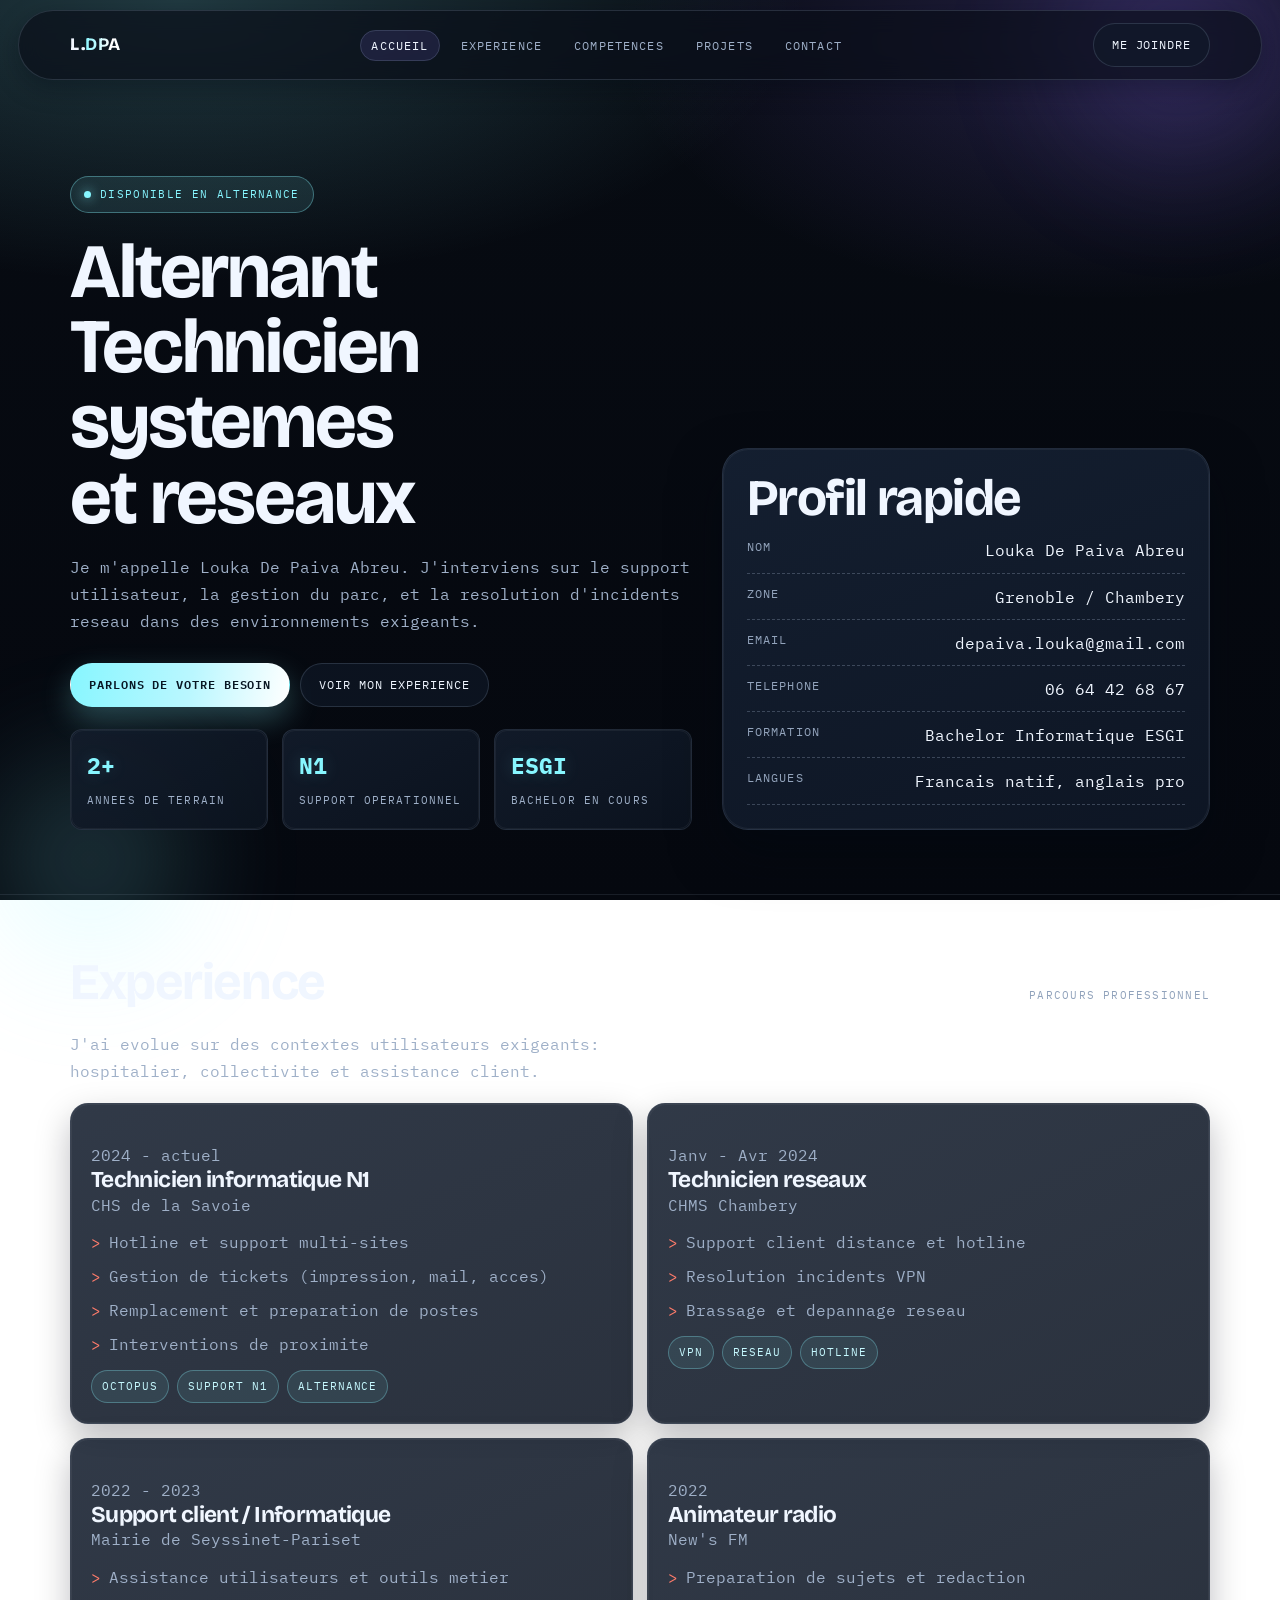
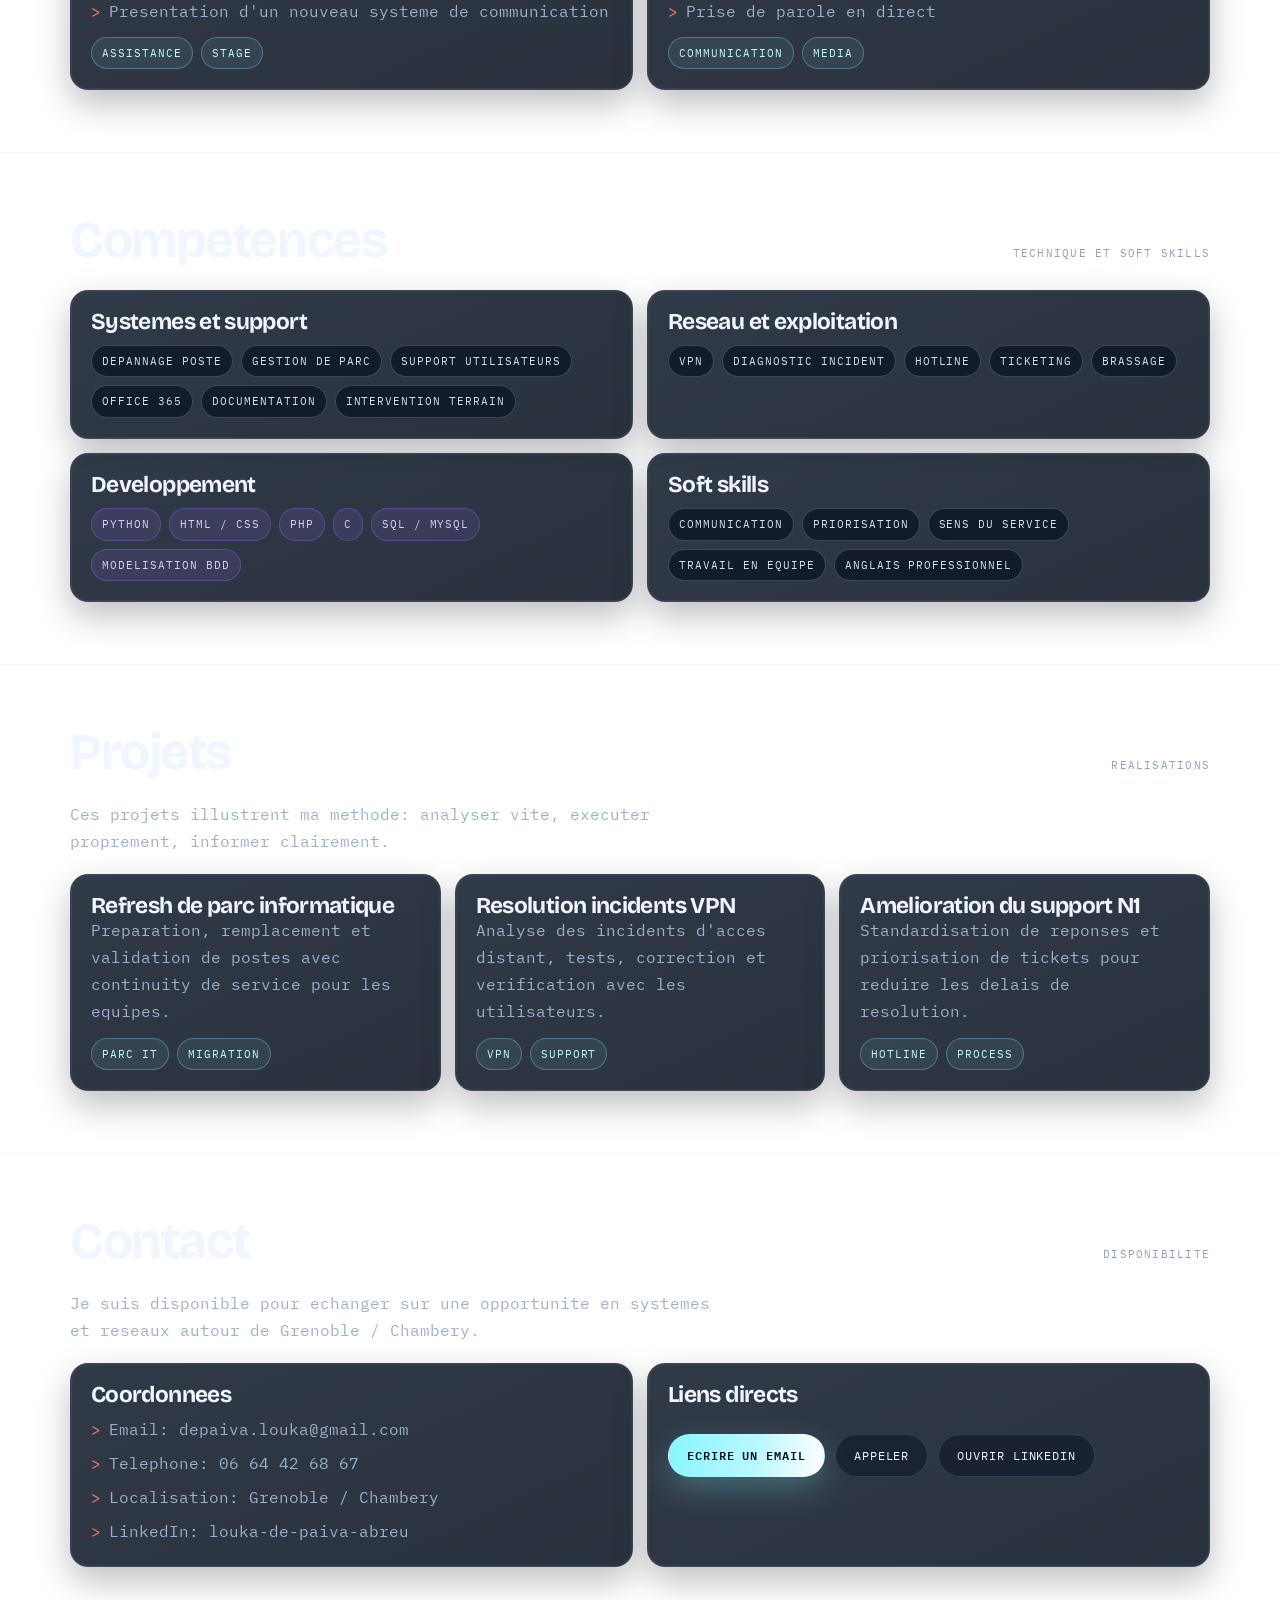
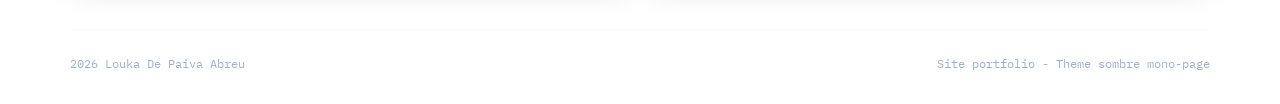
==== commit b1e94d10: "Update hero section title to reflect current role as an alternating technician" ====
--- a/index.html
+++ b/index.html
@@ -35,7 +35,7 @@
     <div class="wrap hero-grid">
       <div class="reveal">
         <p class="kicker">Disponible en alternance</p>
-        <h1>Technicien systemes et reseaux en progression constante.</h1>
+        <h1>Alternant Technicien systemes et reseaux</h1>
         <p class="lead">Je m'appelle Louka De Paiva Abreu. J'interviens sur le support utilisateur, la gestion du parc,
           et la resolution d'incidents reseau dans des environnements exigeants.</p>
         <div class="hero-actions">
